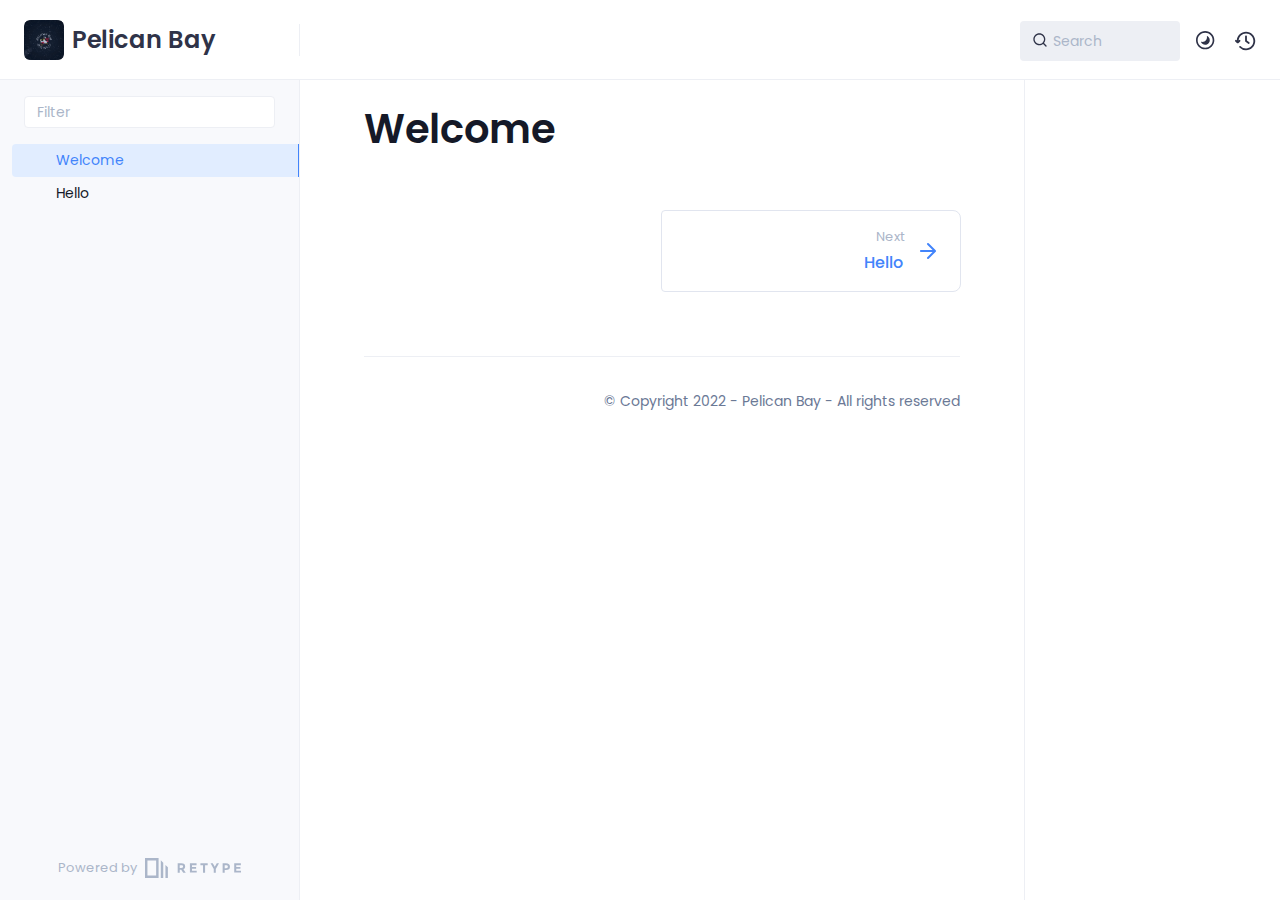
==== index.html @ 2474836d "Refreshes Retype-generated documentation." ====
<!DOCTYPE html>
<html lang="en" class="h-full">
<head>
    <script async src="https://www.googletagmanager.com/gtag/js?id=G-7LH4N45TFX"></script>
    <script>window.dataLayer = window.dataLayer || [];function gtag(){dataLayer.push(arguments);}gtag('js', new Date());gtag('config', 'G-7LH4N45TFX');</script>

    <script>(function(w,d,s,l,i){w[l]=w[l]||[];w[l].push({'gtm.start':new Date().getTime(),event:'gtm.js'});var f=d.getElementsByTagName(s)[0],j=d.createElement(s),dl=l!='dataLayer'?'&l='+l:'';j.async=true;j.src='https://www.googletagmanager.com/gtm.js?id='+i+dl;f.parentNode.insertBefore(j,f);})(window,document,'script','dataLayer','GTM-K7JCK5R');</script>

    <script defer data-domain="pelicanbay.github.io" src="https://plausible.io/js/plausible.js"></script>

    <meta charset="UTF-8">
    <meta name="viewport" content="width=device-width,initial-scale=1">
    <meta name="turbo-cache-control" content="no-cache" data-turbo-track="reload" data-track-token="2.4.0.714246918846">

    <!-- See retype.com -->
    <meta name="generator" content="Retype 2.4.0">

    <!-- Primary Meta Tags -->
    <title>Welcome | Pelican Bay</title>
    <meta name="title" content="Welcome | Pelican Bay">

    <!-- Canonical -->
    <link rel="canonical" href="https://pelicanbay.github.io/" />

    <!-- Open Graph / Facebook -->
    <meta property="og:type" content="website">
    <meta property="og:url" content="https://pelicanbay.github.io/">
    <meta property="og:title" content="Welcome | Pelican Bay">

    <!-- Twitter -->
    <meta property="twitter:card" content="summary_large_image">
    <meta property="twitter:url" content="https://pelicanbay.github.io/">
    <meta property="twitter:title" content="Welcome | Pelican Bay">

    <script>(function () { var el = document.documentElement, m = localStorage.getItem("doc_theme"), wm = window.matchMedia; if (m === "dark" || (!m && wm && wm("(prefers-color-scheme: dark)").matches)) { el.classList.add("dark") } else { el.classList.remove("dark") } })();</script>

    <link href="resources/css/retype.css?v=2.4.0.714246918846" rel="stylesheet" />

    <script type="text/javascript" src="resources/js/config.js?v=2.4.0.714246918846" data-turbo-eval="false" defer></script>
    <script type="text/javascript" src="resources/js/retype.js?v=2.4.0" data-turbo-eval="false" defer></script>
    <script id="lunr-js" type="text/javascript" src="resources/js/lunr.js?v=2.4.0.714246918846" data-turbo-eval="false" defer></script>
</head>
<body>
    <noscript><iframe src="https://www.googletagmanager.com/ns.html?id=GTM-K7JCK5R" height="0" width="0" style="display:none;visibility:hidden"></iframe></noscript>

    <div id="docs-app" class="relative text-base antialiased text-gray-700 bg-white font-body dark:bg-dark-850 dark:text-dark-300">
        <div class="absolute bottom-0 left-0 bg-gray-100 dark:bg-dark-800" style="top: 5rem; right: 50%"></div>
    
        <header id="docs-site-header" class="sticky top-0 z-30 flex w-full h-16 bg-white border-b border-gray-200 md:h-20 dark:bg-dark-850 dark:border-dark-650">
            <div class="container relative flex items-center justify-between grow pr-6 md:justify-start">
                <!-- Mobile menu button skeleton -->
                <button v-cloak class="skeleton docs-mobile-menu-button flex items-center justify-center shrink-0 overflow-hidden dark:text-white focus:outline-none rounded-full w-10 h-10 ml-3.5 md:hidden"><svg xmlns="http://www.w3.org/2000/svg" class="mb-px shrink-0" width="24" height="24" viewBox="0 0 24 24" role="presentation" style="margin-bottom: 0px;"><g fill="currentColor"><path d="M2 4h20v2H2zM2 11h20v2H2zM2 18h20v2H2z"></path></g></svg></button>
                <div v-cloak id="docs-sidebar-toggle"></div>
        
                <!-- Logo -->
                <div class="flex items-center justify-between h-full py-2 md:w-75">
                    <div class="flex items-center px-2 md:px-6">
                        <a id="docs-site-logo" href="" class="flex items-center leading-snug text-2xl">
                            <span class="w-10 mr-2 grow-0 shrink-0 overflow-hidden">
                                <img class="max-h-10 dark:hidden md:inline-block" src="static/logo.png">
                                <img class="max-h-10 hidden dark:inline-block" src="static/logo.png">
                            </span>
                            <span class="dark:text-white font-semibold line-clamp-1 md:line-clamp-2">Pelican Bay</span>
                        </a>
                    </div>
        
                    <span class="hidden h-8 border-r md:inline-block dark:border-dark-650"></span>
                </div>
        
                <div class="flex justify-between md:grow">
                    <!-- Top Nav -->
                    <nav class="hidden md:flex">
                        <ul class="flex flex-col mb-4 md:pl-16 md:mb-0 md:flex-row md:items-center">
                            
                        </ul>
                    </nav>
        
                    <!-- Header Right Skeleton -->
                    <div v-cloak class="flex justify-end grow skeleton">
        
                        <!-- Search input mock -->
                        <div class="relative hidden w-40 lg:block lg:max-w-sm lg:ml-auto">
                            <div class="absolute flex items-center justify-center h-full pl-3 dark:text-dark-300">
                                <svg xmlns="http://www.w3.org/2000/svg" class="icon-base" width="16" height="16" viewBox="0 0 24 24" aria-labelledby="icon" role="presentation"  style="margin-bottom: 1px;"><g fill="currentColor" ><path d="M21.71 20.29l-3.68-3.68A8.963 8.963 0 0020 11c0-4.96-4.04-9-9-9s-9 4.04-9 9 4.04 9 9 9c2.12 0 4.07-.74 5.61-1.97l3.68 3.68c.2.19.45.29.71.29s.51-.1.71-.29c.39-.39.39-1.03 0-1.42zM4 11c0-3.86 3.14-7 7-7s7 3.14 7 7c0 1.92-.78 3.66-2.04 4.93-.01.01-.02.01-.02.01-.01.01-.01.01-.01.02A6.98 6.98 0 0111 18c-3.86 0-7-3.14-7-7z" ></path></g></svg>
                            </div>
        
                            <input class="w-full h-10 transition-colors duration-200 ease-in bg-gray-200 border border-transparent rounded md:text-sm hover:bg-white hover:border-gray-300 focus:outline-none focus:bg-white focus:border-gray-500 dark:bg-dark-600 dark:border-dark-600 placeholder-gray-400 dark:placeholder-dark-400"
                            style="padding: 0.625rem 0.75rem 0.625rem 2rem" type="text" placeholder="Search" />
                        </div>
        
                        <!-- Mobile search button mock -->
                        <div class="flex items-center justify-center w-10 h-10 lg:hidden">
                            <svg xmlns="http://www.w3.org/2000/svg" class="shrink-0 icon-base" width="20" height="20" viewBox="0 0 24 24" aria-labelledby="icon" role="presentation"  style="margin-bottom: 0px;"><g fill="currentColor" ><path d="M21.71 20.29l-3.68-3.68A8.963 8.963 0 0020 11c0-4.96-4.04-9-9-9s-9 4.04-9 9 4.04 9 9 9c2.12 0 4.07-.74 5.61-1.97l3.68 3.68c.2.19.45.29.71.29s.51-.1.71-.29c.39-.39.39-1.03 0-1.42zM4 11c0-3.86 3.14-7 7-7s7 3.14 7 7c0 1.92-.78 3.66-2.04 4.93-.01.01-.02.01-.02.01-.01.01-.01.01-.01.02A6.98 6.98 0 0111 18c-3.86 0-7-3.14-7-7z" ></path></g></svg>
                        </div>
        
                        <!-- Dark mode switch placehokder -->
                        <div class="w-10 h-10 lg:ml-2"></div>
        
                        <!-- History button mock -->
                        <div class="flex items-center justify-center w-10 h-10" style="margin-right: -0.625rem;">
                            <svg xmlns="http://www.w3.org/2000/svg" class="shrink-0 icon-base" width="22" height="22" viewBox="0 0 24 24" aria-labelledby="icon" role="presentation"  style="margin-bottom: 0px;"><g fill="currentColor" ><g ><path d="M12.01 6.01c-.55 0-1 .45-1 1V12a1 1 0 00.4.8l3 2.22a.985.985 0 001.39-.2.996.996 0 00-.21-1.4l-2.6-1.92V7.01c.02-.55-.43-1-.98-1z"></path><path d="M12.01 1.91c-5.33 0-9.69 4.16-10.05 9.4l-.29-.26a.997.997 0 10-1.34 1.48l1.97 1.79c.19.17.43.26.67.26s.48-.09.67-.26l1.97-1.79a.997.997 0 10-1.34-1.48l-.31.28c.34-4.14 3.82-7.41 8.05-7.41 4.46 0 8.08 3.63 8.08 8.09s-3.63 8.08-8.08 8.08c-2.18 0-4.22-.85-5.75-2.4a.996.996 0 10-1.42 1.4 10.02 10.02 0 007.17 2.99c5.56 0 10.08-4.52 10.08-10.08.01-5.56-4.52-10.09-10.08-10.09z"></path></g></g></svg>
                        </div>
                    </div>
        
                    <div v-cloak class="flex justify-end grow">
                        <div id="docs-mobile-search-button"></div>
                        <doc-search-desktop></doc-search-desktop>
        
                        <doc-theme-switch class="lg:ml-2"></doc-theme-switch>
                        <doc-history></doc-history>
                    </div>
                </div>
            </div>
        </header>
    
        <div class="container relative flex bg-white">
            <!-- Sidebar Skeleton -->
            <div v-cloak class="fixed flex flex-col shrink-0 duration-300 ease-in-out bg-gray-100 border-gray-200 sidebar top-20 w-75 border-r h-screen md:sticky transition-transform skeleton dark:bg-dark-800 dark:border-dark-650">
            
                <!-- Render this div, if config.showSidebarFilter is `true` -->
                <div class="flex items-center h-16 px-6">
                    <input class="w-full h-8 px-3 py-2 transition-colors duration-200 ease-linear bg-white border border-gray-200 rounded shadow-none text-sm focus:outline-none focus:border-gray-600 dark:bg-dark-600 dark:border-dark-600" type="text" placeholder="Filter" />
                </div>
            
                <div class="pl-6 mb-4 mt-1">
                    <div class="w-32 h-3 mb-4 bg-gray-200 rounded-full loading dark:bg-dark-600"></div>
                    <div class="w-48 h-3 mb-4 bg-gray-200 rounded-full loading dark:bg-dark-600"></div>
                    <div class="w-40 h-3 mb-4 bg-gray-200 rounded-full loading dark:bg-dark-600"></div>
                    <div class="w-32 h-3 mb-4 bg-gray-200 rounded-full loading dark:bg-dark-600"></div>
                    <div class="w-48 h-3 mb-4 bg-gray-200 rounded-full loading dark:bg-dark-600"></div>
                    <div class="w-40 h-3 mb-4 bg-gray-200 rounded-full loading dark:bg-dark-600"></div>
                </div>
            
                <div class="shrink-0 mt-auto bg-transparent dark:border-dark-650">
                    <a class="flex items-center justify-center flex-nowrap h-16 text-gray-400 dark:text-dark-400 hover:text-gray-700 dark:hover:text-dark-300 transition-colors duration-150 ease-in docs-powered-by" target="_blank" href="https://retype.com/" rel="noopener">
                        <span class="text-xs whitespace-nowrap">Powered by</span>
                        <svg xmlns="http://www.w3.org/2000/svg" class="ml-2" fill="currentColor" width="96" height="20" overflow="visible"><path d="M0 0v20h13.59V0H0zm11.15 17.54H2.44V2.46h8.71v15.08zM15.8 20h2.44V4.67L15.8 2.22zM20.45 6.89V20h2.44V9.34z"/><g><path d="M40.16 8.44c0 1.49-.59 2.45-1.75 2.88l2.34 3.32h-2.53l-2.04-2.96h-1.43v2.96h-2.06V5.36h3.5c1.43 0 2.46.24 3.07.73s.9 1.27.9 2.35zm-2.48 1.1c.26-.23.38-.59.38-1.09 0-.5-.13-.84-.4-1.03s-.73-.28-1.39-.28h-1.54v2.75h1.5c.72 0 1.2-.12 1.45-.35zM51.56 5.36V7.2h-4.59v1.91h4.13v1.76h-4.13v1.92h4.74v1.83h-6.79V5.36h6.64zM60.09 7.15v7.48h-2.06V7.15h-2.61V5.36h7.28v1.79h-2.61zM70.81 14.64h-2.06v-3.66l-3.19-5.61h2.23l1.99 3.45 1.99-3.45H74l-3.19 5.61v3.66zM83.99 6.19c.65.55.97 1.4.97 2.55s-.33 1.98-1 2.51-1.68.8-3.04.8h-1.23v2.59h-2.06V5.36h3.26c1.42 0 2.45.28 3.1.83zm-1.51 3.65c.25-.28.37-.69.37-1.22s-.16-.92-.48-1.14c-.32-.23-.82-.34-1.5-.34H79.7v3.12h1.38c.68 0 1.15-.14 1.4-.42zM95.85 5.36V7.2h-4.59v1.91h4.13v1.76h-4.13v1.92H96v1.83h-6.79V5.36h6.64z"/></g></svg>
                    </a>
                </div>
            </div>
            
            <!-- Sidebar component -->
            <doc-sidebar v-cloak>
                <template #sidebar-footer>
                    <div class="shrink-0 mt-auto border-t md:bg-transparent md:border-none dark:border-dark-650">
            
                        <a class="flex items-center justify-center flex-nowrap h-16 text-gray-400 dark:text-dark-400 hover:text-gray-700 dark:hover:text-dark-300 transition-colors duration-150 ease-in docs-powered-by" target="_blank" href="https://retype.com/" rel="noopener">
                            <span class="text-xs whitespace-nowrap">Powered by</span>
                            <svg xmlns="http://www.w3.org/2000/svg" class="ml-2" fill="currentColor" width="96" height="20" overflow="visible"><path d="M0 0v20h13.59V0H0zm11.15 17.54H2.44V2.46h8.71v15.08zM15.8 20h2.44V4.67L15.8 2.22zM20.45 6.89V20h2.44V9.34z"/><g><path d="M40.16 8.44c0 1.49-.59 2.45-1.75 2.88l2.34 3.32h-2.53l-2.04-2.96h-1.43v2.96h-2.06V5.36h3.5c1.43 0 2.46.24 3.07.73s.9 1.27.9 2.35zm-2.48 1.1c.26-.23.38-.59.38-1.09 0-.5-.13-.84-.4-1.03s-.73-.28-1.39-.28h-1.54v2.75h1.5c.72 0 1.2-.12 1.45-.35zM51.56 5.36V7.2h-4.59v1.91h4.13v1.76h-4.13v1.92h4.74v1.83h-6.79V5.36h6.64zM60.09 7.15v7.48h-2.06V7.15h-2.61V5.36h7.28v1.79h-2.61zM70.81 14.64h-2.06v-3.66l-3.19-5.61h2.23l1.99 3.45 1.99-3.45H74l-3.19 5.61v3.66zM83.99 6.19c.65.55.97 1.4.97 2.55s-.33 1.98-1 2.51-1.68.8-3.04.8h-1.23v2.59h-2.06V5.36h3.26c1.42 0 2.45.28 3.1.83zm-1.51 3.65c.25-.28.37-.69.37-1.22s-.16-.92-.48-1.14c-.32-.23-.82-.34-1.5-.34H79.7v3.12h1.38c.68 0 1.15-.14 1.4-.42zM95.85 5.36V7.2h-4.59v1.91h4.13v1.76h-4.13v1.92H96v1.83h-6.79V5.36h6.64z"/></g></svg>
                        </a>
                    </div>
                </template>
            </doc-sidebar>
    
            <div class="grow min-w-0 dark:bg-dark-850">
                <!-- Render "toolbar" template here on api pages --><!-- Render page content -->
                <div class="flex">
                    <div class="grow min-w-0 px-6 md:px-16">
                        <main class="relative pt-6 pb-16">
                            <div class="docs-markdown" id="docs-content">
                                <!-- Rendered if sidebar right is enabled -->
                                <div id="docs-sidebar-right-toggle"></div>
                
                                <!-- Page content  -->
<doc-anchor-target id="welcome" class="break-words">
    <h1>
        <doc-anchor-trigger class="header-anchor-trigger" to="#welcome">#</doc-anchor-trigger>
        <span>Welcome</span>
    </h1>
</doc-anchor-target>

                                
                                <!-- Required only on API pages -->
                                <doc-toolbar-member-filter-no-results />
                            </div>
                            <footer class="clear-both">
                            
                                <nav class="flex mt-14">
                                    <div class="w-1/2">
                                    </div>
                            
                                    <div class="w-1/2">
                                        <a class="px-5 py-4 -mx-px h-full flex items-center justify-end break-normal font-medium text-blue-500 dark:text-blue-400 border border-gray-300 hover:border-gray-400 dark:border-dark-650 dark:hover:border-dark-450 rounded-l rounded-r-lg transition-colors duration-150 relative hover:z-5" href="hello/">
                                            <span>
                                                <span class="block text-xs font-normal text-right text-gray-400 dark:text-dark-400">Next</span>
                                                <span class="block mt-1">Hello</span>
                                            </span>
                                            <svg xmlns="http://www.w3.org/2000/svg" class="ml-3" width="24" height="24" viewBox="0 0 24 24" fill="currentColor" overflow="visible"><path d="M19.92 12.38a1 1 0 00-.22-1.09l-7-7a.996.996 0 10-1.41 1.41l5.3 5.3H5c-.55 0-1 .45-1 1s.45 1 1 1h11.59l-5.29 5.29a.996.996 0 000 1.41c.19.2.44.3.7.3s.51-.1.71-.29l7-7c.09-.09.16-.21.21-.33z" /><path fill="none" d="M0 0h24v24H0z" /></svg>
                                        </a>
                                    </div>
                                </nav>
                            </footer>
                        </main>
                
                        <div class="border-t dark:border-dark-650 pt-6 mb-8">
                            <footer class="flex flex-wrap items-center justify-between">
                                <div>
                                    <ul class="flex flex-wrap items-center text-sm">
                                    </ul>
                                </div>
                                <div class="docs-copyright py-2 text-gray-500 dark:text-dark-350 text-sm leading-relaxed"><p>© Copyright 2022 - Pelican Bay - All rights reserved</p></div>
                            </footer>
                        </div>
                    </div>
                
                    <!-- Rendered if sidebar right is enabled -->
                    <!-- Sidebar right skeleton-->
                    <div v-cloak class="fixed top-0 bottom-0 right-0 translate-x-full bg-white border-gray-200 lg:sticky lg:border-l lg:shrink-0 lg:pt-6 lg:transform-none sm:w-1/2 lg:w-64 lg:z-0 md:w-104 sidebar-right skeleton dark:bg-dark-850 dark:border-dark-650">
                        <div class="pl-5">
                            <div class="w-32 h-3 mb-4 bg-gray-200 dark:bg-dark-600 rounded-full loading"></div>
                            <div class="w-48 h-3 mb-4 bg-gray-200 dark:bg-dark-600 rounded-full loading"></div>
                            <div class="w-40 h-3 mb-4 bg-gray-200 dark:bg-dark-600 rounded-full loading"></div>
                        </div>
                    </div>
                
                    <!-- User should be able to hide sidebar right -->
                    <doc-sidebar-right v-cloak></doc-sidebar-right>
                </div>

            </div>
        </div>
    
        <doc-search-mobile></doc-search-mobile>
        <doc-back-to-top></doc-back-to-top>
    </div>


    <div id="docs-overlay-target"></div>

    <script>window.__DOCS__ = { "title": "Welcome", isRoot: true, level: 0, icon: "file", hasPrism: false, hasMermaid: false, hasMath: false }</script>
</body>
</html>
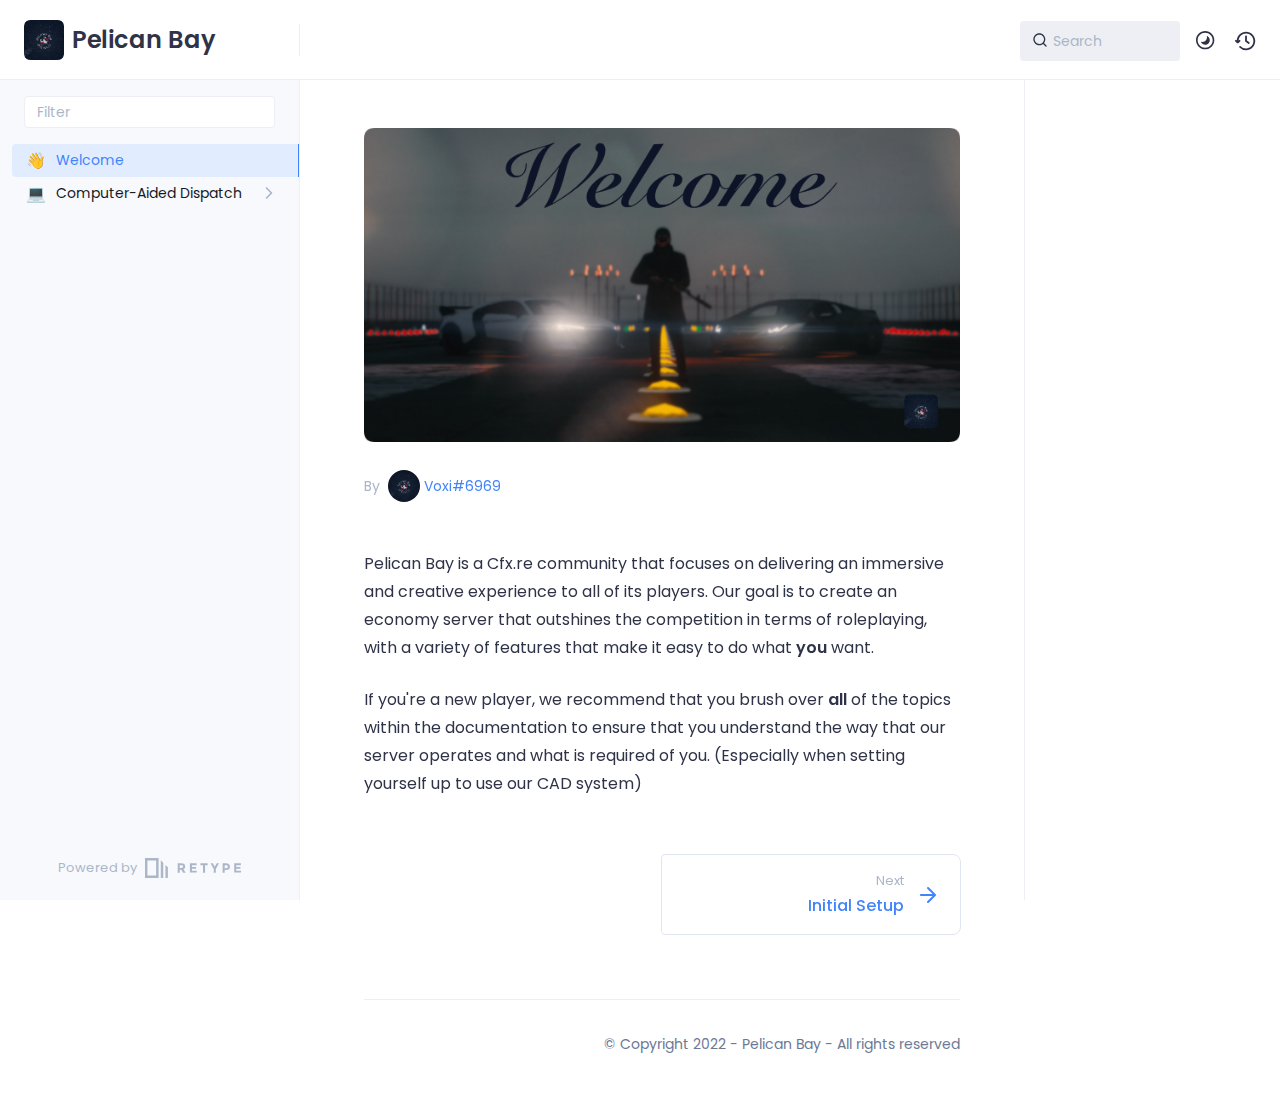
==== commit 3799d1b0: "Refreshes Retype-generated documentation." ====
--- a/index.html
+++ b/index.html
@@ -10,7 +10,7 @@
 
     <meta charset="UTF-8">
     <meta name="viewport" content="width=device-width,initial-scale=1">
-    <meta name="turbo-cache-control" content="no-cache" data-turbo-track="reload" data-track-token="2.4.0.714246918846">
+    <meta name="turbo-cache-control" content="no-cache" data-turbo-track="reload" data-track-token="2.4.0.714264401858">
 
     <!-- See retype.com -->
     <meta name="generator" content="Retype 2.4.0">
@@ -18,6 +18,7 @@
     <!-- Primary Meta Tags -->
     <title>Welcome | Pelican Bay</title>
     <meta name="title" content="Welcome | Pelican Bay">
+    <meta name="description" content="Pelican Bay is a Cfx.re community that focuses on delivering an immersive and creative experience to all of its players." />
 
     <!-- Canonical -->
     <link rel="canonical" href="https://pelicanbay.github.io/" />
@@ -26,19 +27,24 @@
     <meta property="og:type" content="website">
     <meta property="og:url" content="https://pelicanbay.github.io/">
     <meta property="og:title" content="Welcome | Pelican Bay">
+    <meta property="og:description" content="Pelican Bay is a Cfx.re community that focuses on delivering an immersive and creative experience to all of its players.">
+    <meta property="og:image" content="https://pelicanbay.github.io/static/images/welcome.png">
 
     <!-- Twitter -->
     <meta property="twitter:card" content="summary_large_image">
     <meta property="twitter:url" content="https://pelicanbay.github.io/">
     <meta property="twitter:title" content="Welcome | Pelican Bay">
+    <meta property="twitter:description" content="Pelican Bay is a Cfx.re community that focuses on delivering an immersive and creative experience to all of its players.">
+    <meta property="twitter:image" content="https://pelicanbay.github.io/static/images/welcome.png">
 
     <script>(function () { var el = document.documentElement, m = localStorage.getItem("doc_theme"), wm = window.matchMedia; if (m === "dark" || (!m && wm && wm("(prefers-color-scheme: dark)").matches)) { el.classList.add("dark") } else { el.classList.remove("dark") } })();</script>
 
-    <link href="resources/css/retype.css?v=2.4.0.714246918846" rel="stylesheet" />
-
-    <script type="text/javascript" src="resources/js/config.js?v=2.4.0.714246918846" data-turbo-eval="false" defer></script>
+    <link href="static/logo.png" rel="icon" />
+    <link href="resources/css/retype.css?v=2.4.0.714264401858" rel="stylesheet" />
+
+    <script type="text/javascript" src="resources/js/config.js?v=2.4.0.714264401858" data-turbo-eval="false" defer></script>
     <script type="text/javascript" src="resources/js/retype.js?v=2.4.0" data-turbo-eval="false" defer></script>
-    <script id="lunr-js" type="text/javascript" src="resources/js/lunr.js?v=2.4.0.714246918846" data-turbo-eval="false" defer></script>
+    <script id="lunr-js" type="text/javascript" src="resources/js/lunr.js?v=2.4.0.714264401858" data-turbo-eval="false" defer></script>
 </head>
 <body>
     <noscript><iframe src="https://www.googletagmanager.com/ns.html?id=GTM-K7JCK5R" height="0" width="0" style="display:none;visibility:hidden"></iframe></noscript>
@@ -162,12 +168,31 @@
                                 <div id="docs-sidebar-right-toggle"></div>
                 
                                 <!-- Page content  -->
-<doc-anchor-target id="welcome" class="break-words">
+<p><figure class="content-center">
+    <img src="static/images/welcome.png" alt="" />
+    <figcaption class="caption"></figcaption>
+</figure>
+</p>
+<doc-anchor-target id="section" class="break-words">
     <h1>
-        <doc-anchor-trigger class="header-anchor-trigger" to="#welcome">#</doc-anchor-trigger>
-        <span>Welcome</span>
+        <doc-anchor-trigger class="header-anchor-trigger" to="#section">#</doc-anchor-trigger>
+        <span></span>
     </h1>
 </doc-anchor-target>
+<div class="-mt-3 mb-12 flex flex-wrap text-sm text-gray-400 dark:text-dark-350 items-center">
+    <div class="flex items-center">
+        <div>By</div>
+        <div class="ml-2 flex items-center">
+          <div class="shrink-0 w-8 h-8 overflow-hidden rounded-full">
+            <a href="https://voxi.codes"><img class="object-cover" src="static/logo.png"/></a>
+          </div>
+          <div class="ml-1 whitespace-nowrap text-gray-500 dark:text-dark-350"><a href="https://voxi.codes">Voxi#6969</a></div>
+        </div>
+    </div>
+</div>
+
+<p>Pelican Bay is a Cfx.re community that focuses on delivering an immersive and creative experience to all of its players. Our goal is to create an economy server that outshines the competition in terms of roleplaying, with a variety of features that make it easy to do what <strong>you</strong> want.</p>
+<p>If you&#x27;re a new player, we recommend that you brush over <strong>all</strong> of the topics within the documentation to ensure that you understand the way that our server operates and what is required of you. (Especially when setting yourself up to use our CAD system)</p>
 
                                 
                                 <!-- Required only on API pages -->
@@ -180,10 +205,10 @@
                                     </div>
                             
                                     <div class="w-1/2">
-                                        <a class="px-5 py-4 -mx-px h-full flex items-center justify-end break-normal font-medium text-blue-500 dark:text-blue-400 border border-gray-300 hover:border-gray-400 dark:border-dark-650 dark:hover:border-dark-450 rounded-l rounded-r-lg transition-colors duration-150 relative hover:z-5" href="hello/">
+                                        <a class="px-5 py-4 -mx-px h-full flex items-center justify-end break-normal font-medium text-blue-500 dark:text-blue-400 border border-gray-300 hover:border-gray-400 dark:border-dark-650 dark:hover:border-dark-450 rounded-l rounded-r-lg transition-colors duration-150 relative hover:z-5" href="cad/setup/">
                                             <span>
                                                 <span class="block text-xs font-normal text-right text-gray-400 dark:text-dark-400">Next</span>
-                                                <span class="block mt-1">Hello</span>
+                                                <span class="block mt-1">Initial Setup</span>
                                             </span>
                                             <svg xmlns="http://www.w3.org/2000/svg" class="ml-3" width="24" height="24" viewBox="0 0 24 24" fill="currentColor" overflow="visible"><path d="M19.92 12.38a1 1 0 00-.22-1.09l-7-7a.996.996 0 10-1.41 1.41l5.3 5.3H5c-.55 0-1 .45-1 1s.45 1 1 1h11.59l-5.29 5.29a.996.996 0 000 1.41c.19.2.44.3.7.3s.51-.1.71-.29l7-7c.09-.09.16-.21.21-.33z" /><path fill="none" d="M0 0h24v24H0z" /></svg>
                                         </a>
